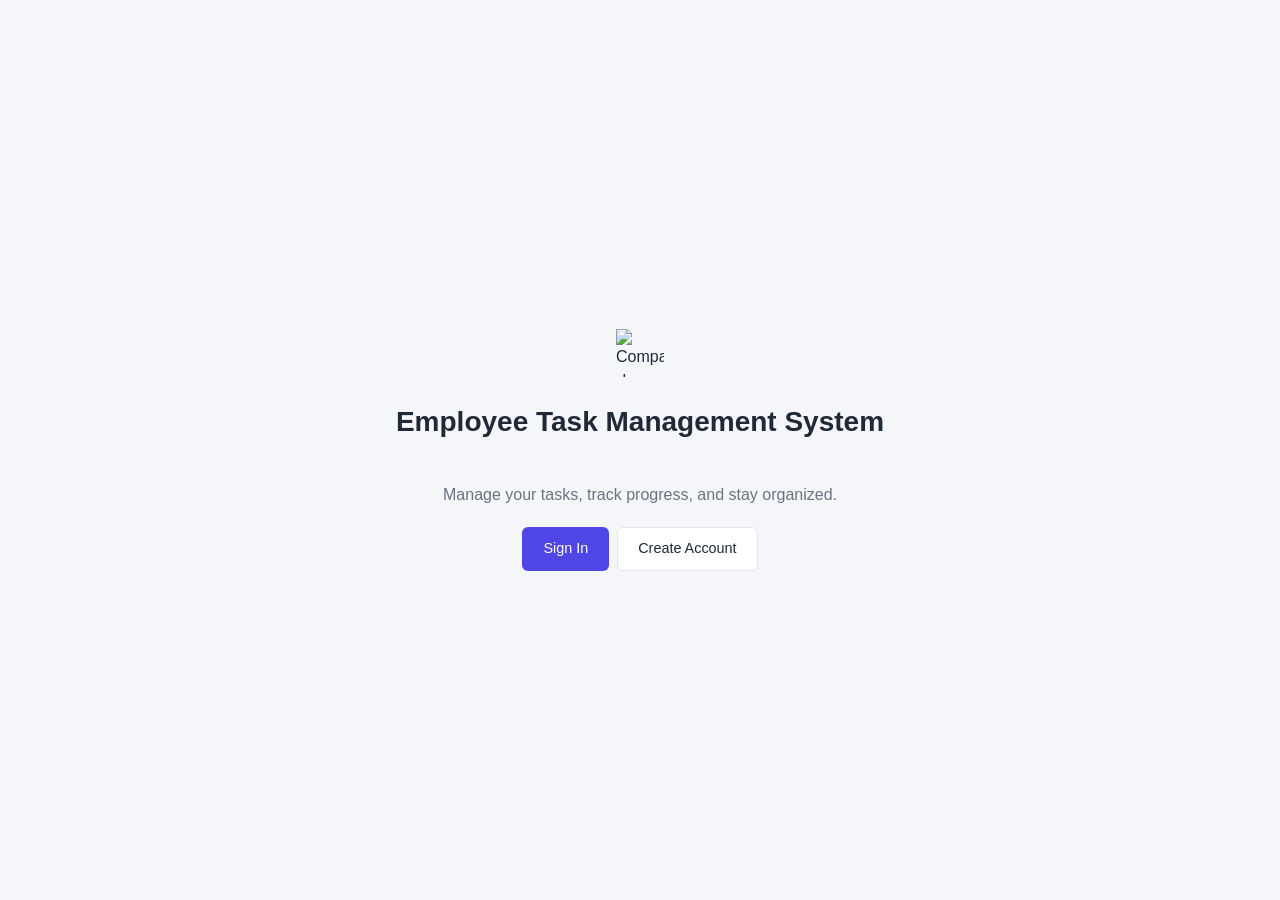
==== index.html @ c5c110c1 "Initial commit" ====
<!DOCTYPE html>
<html lang="en">
<head>
    <meta charset="UTF-8">
    <meta name="viewport" content="width=device-width, initial-scale=1.0">
    <title>Employee Task Manager</title>
    <link rel="stylesheet" href="css/style.css">
</head>
<body>

    <main class="landing">
        <img src="images/logo.png" alt="Company Logo" class="logo">
        <h1>Employee Task Management System</h1>
        <p>Manage your tasks, track progress, and stay organized.</p>

        <!-- Action buttons linking to Login and Register -->
        <div class="landing-actions">
            <a href="login.html" class="btn btn-primary">Sign In</a>
            <a href="register.html" class="btn btn-secondary">Create Account</a>
        </div>
    </main>

</body>
</html>
---- css/style.css ----
:root {
    /* Brand colors */
    --color-primary: #4F46E5;       /* indigo — primary actions */
    --color-primary-dark: #4338CA;  /* hover state */
    --color-sidebar: #1E2A44;       /* deep slate navy */
    --color-sidebar-hover: #29385C;

    /* Status colors (used for priority + task status badges) */
    --color-success: #16A34A;
    --color-success-bg: #DCFCE7;
    --color-warning: #D97706;
    --color-warning-bg: #FEF3C7;
    --color-danger: #DC2626;
    --color-danger-bg: #FEE2E2;
    --color-info: #2563EB;
    --color-info-bg: #DBEAFE;

    /* Neutrals */
    --color-bg: #F5F6FA;
    --color-surface: #FFFFFF;
    --color-border: #E2E5EC;
    --color-text: #1F2937;
    --color-text-muted: #6B7280;

    /* Typography */
    --font-heading: 'Poppins', 'Segoe UI', sans-serif;
    --font-body: 'Inter', 'Segoe UI', sans-serif;

    /* Spacing scale — reuse instead of inventing random px values */
    --space-xs: 4px;
    --space-sm: 8px;
    --space-md: 16px;
    --space-lg: 24px;
    --space-xl: 40px;

    /* Shape */
    --radius-sm: 6px;
    --radius-md: 10px;
    --shadow-card: 0 1px 3px rgba(16, 24, 40, 0.08), 0 1px 2px rgba(16, 24, 40, 0.04);
}

/* ---------------------------------------------------------
   2. RESET / BASE
   --------------------------------------------------------- */
* {
    margin: 0;
    padding: 0;
    box-sizing: border-box; 
}

body {
    font-family: var(--font-body);
    background-color: var(--color-bg);
    color: var(--color-text);
    line-height: 1.5;
}

h1, h2, h3, h4 {
    font-family: var(--font-heading);
    font-weight: 600;
    color: var(--color-text);
}

h1 { font-size: 1.75rem; margin-bottom: var(--space-lg); }
h2 { font-size: 1.25rem; margin-bottom: var(--space-md); }
h3 { font-size: 1rem; color: var(--color-text-muted); font-weight: 500; }

a {
    color: inherit;
    text-decoration: none;
}

ul {
    list-style: none;
}

/* ---------------------------------------------------------
   3. BUTTONS
   --------------------------------------------------------- */
.btn {
    display: inline-block;
    padding: 10px 20px;
    border: 1px solid transparent;
    border-radius: var(--radius-sm);
    font-family: var(--font-body);
    font-size: 0.9rem;
    font-weight: 500;
    cursor: pointer;
    transition: background-color 0.15s ease, transform 0.05s ease;
}

.btn:active {
    transform: scale(0.98); /* subtle press feedback */
}

.btn-primary {
    background-color: var(--color-primary);
    color: #FFFFFF;
}
.btn-primary:hover {
    background-color: var(--color-primary-dark);
}

.btn-secondary {
    background-color: var(--color-surface);
    color: var(--color-text);
    border-color: var(--color-border);
}
.btn-secondary:hover {
    background-color: var(--color-bg);
}

.btn-danger {
    background-color: var(--color-danger);
    color: #FFFFFF;
}
.btn-danger:hover {
    background-color: #B91C1C;
}

/* ---------------------------------------------------------
   4. FORMS
   --------------------------------------------------------- */
.form-group {
    margin-bottom: var(--space-md);
}

.form-group label {
    display: block;
    font-size: 0.85rem;
    font-weight: 500;
    margin-bottom: var(--space-xs);
    color: var(--color-text-muted);
}

.form-group input[type="text"],
.form-group input[type="password"],
.form-group input[type="date"],
.form-group input[type="email"],
.form-group select,
.form-group textarea {
    width: 100%;
    padding: 10px 12px;
    border: 1px solid var(--color-border);
    border-radius: var(--radius-sm);
    font-family: var(--font-body);
    font-size: 0.95rem;
    background-color: var(--color-surface);
    color: var(--color-text);
}

.form-group input:focus,
.form-group select:focus,
.form-group textarea:focus {
    outline: none;
    border-color: var(--color-primary);
    box-shadow: 0 0 0 3px rgba(79, 70, 229, 0.15); /* focus ring, accessibility */
}

.error-message {
    display: block;
    color: var(--color-danger);
    font-size: 0.8rem;
    margin-top: var(--space-xs);
    min-height: 1em; 
}

.checkbox-label {
    display: flex;
    align-items: center;
    gap: var(--space-xs);
    font-size: 0.85rem;
    color: var(--color-text);
}

/* ---------------------------------------------------------
   4b. SEARCH & FILTER BAR 
   --------------------------------------------------------- */
.search-filter-bar {
    display: flex;
    flex-direction: row;
    align-items: flex-end;
    gap: var(--space-md);
    flex-wrap: wrap; /* lets groups drop to a new line instead of squeezing */
    background-color: var(--color-surface);
    border: 1px solid var(--color-border);
    border-radius: var(--radius-md);
    padding: var(--space-md);
    margin: var(--space-lg) 0;
}

.search-filter-bar .form-group {
    flex: 1;              
    min-width: 140px;     
    margin-bottom: 0;
}

/* Give the search box more room than the dropdown filters */
.search-filter-bar .form-group:first-child {
    flex: 2;
    min-width: 200px;
}

/* ---------------------------------------------------------
   5. NAVBAR
   --------------------------------------------------------- */
.navbar {
    display: flex;
    align-items: center;
    justify-content: space-between;
    background-color: var(--color-sidebar);
    color: #FFFFFF;
    padding: var(--space-md) var(--space-lg);
}

.navbar-brand {
    display: flex;
    align-items: center;
    gap: var(--space-sm);
    font-family: var(--font-heading);
    font-weight: 600;
}

.logo-small { height: 28px; width: 28px; }
.logo { height: 48px; width: 48px; margin-bottom: var(--space-sm); }

.navbar-links {
    display: flex;
    gap: var(--space-lg);
}

.navbar-links a {
    color: #C7CCE0;
    font-size: 0.9rem;
    padding: var(--space-xs) 0;
    border-bottom: 2px solid transparent;
}

.navbar-links a.active,
.navbar-links a:hover {
    color: #FFFFFF;
    border-bottom-color: var(--color-primary);
}

.nav-toggle {
    display: none;
    background: none;
    border: none;
    color: #FFFFFF;
    font-size: 1.5rem;
    cursor: pointer;
}

/* ---------------------------------------------------------
   6. LAYOUT 
   --------------------------------------------------------- */
.layout {
    display: flex;
    min-height: calc(100vh - 64px);
}

.sidebar {
    width: 220px;
    background-color: var(--color-sidebar);
    padding: var(--space-lg) 0;
    flex-shrink: 0;
    transition: transform 0.2s ease; /* used by the mobile off-canvas slide in responsive.css */
}

.sidebar a {
    display: block;
    padding: 12px var(--space-lg);
    color: #C7CCE0;
    font-size: 0.9rem;
}

.sidebar a:hover {
    background-color: var(--color-sidebar-hover);
    color: #FFFFFF;
}

.main-content {
    flex: 1;
    padding: var(--space-xl);
}

/* ---------------------------------------------------------
   7. CARDS
   --------------------------------------------------------- */
.card {
    background-color: var(--color-surface);
    border: 1px solid var(--color-border);
    border-radius: var(--radius-md);
    box-shadow: var(--shadow-card);
    padding: var(--space-lg);
}

/* ---------------------------------------------------------
   8. TABLES
   --------------------------------------------------------- */
.tasks-table {
    width: 100%;
    border-collapse: collapse; /* removes double borders between cells */
    background-color: var(--color-surface);
    border-radius: var(--radius-md);
    overflow: hidden;
    box-shadow: var(--shadow-card);
}

.tasks-table th,
.tasks-table td {
    text-align: left;
    padding: 12px var(--space-md);
    border-bottom: 1px solid var(--color-border);
    font-size: 0.9rem;
}

.tasks-table th {
    background-color: var(--color-bg);
    color: var(--color-text-muted);
    font-weight: 600;
    font-size: 0.8rem;
    text-transform: uppercase;
    letter-spacing: 0.03em;
}

.tasks-table tbody tr:hover {
    background-color: var(--color-bg);
}

.badge {
    display: inline-block;
    padding: 3px 10px;
    border-radius: 999px; /* pill shape */
    font-size: 0.75rem;
    font-weight: 600;
}
.badge-success { background-color: var(--color-success-bg); color: var(--color-success); }
.badge-warning { background-color: var(--color-warning-bg); color: var(--color-warning); }
.badge-danger  { background-color: var(--color-danger-bg);  color: var(--color-danger); }
.badge-info    { background-color: var(--color-info-bg);    color: var(--color-info); }

/* ---------------------------------------------------------
   9. MODAL 
   --------------------------------------------------------- */
/* FIXED */
.modal {
    position: fixed;
    inset: 0;
    background-color: rgba(15, 23, 42, 0.5);
    display: flex;
    align-items: center;
    justify-content: center;
}

[hidden],
.modal[hidden] {
    display: none !important;
}

.modal-content {
    background-color: var(--color-surface);
    border-radius: var(--radius-md);
    padding: var(--space-lg);
    max-width: 360px;
    box-shadow: var(--shadow-card);
}

.modal-content h3 { margin-bottom: var(--space-sm); }
.modal-content p { color: var(--color-text-muted); margin-bottom: var(--space-lg); font-size: 0.9rem; }

.modal-actions {
    display: flex;
    gap: var(--space-sm);
    justify-content: flex-end;
}

/* ---------------------------------------------------------
   9b. PROFILE CARD
   --------------------------------------------------------- */
.profile-card {
    max-width: 480px;
}

.profile-picture {
    width: 96px;
    height: 96px;
    border-radius: 50%;
    object-fit: cover;
    margin-bottom: var(--space-lg);
    border: 3px solid var(--color-border);
}

.profile-details {
    display: grid;
    grid-template-columns: max-content 1fr;
    row-gap: var(--space-md);
    column-gap: var(--space-lg);
    margin-bottom: var(--space-lg);
}

.profile-details dt {
    font-size: 0.85rem;
    color: var(--color-text-muted);
    font-weight: 500;
}

.profile-details dd {
    font-size: 0.95rem;
    font-weight: 500;
}

/* ---------------------------------------------------------
   10. LANDING PAGE 
   --------------------------------------------------------- */
.landing {
    min-height: 100vh;
    display: flex;
    flex-direction: column;
    align-items: center;
    justify-content: center;
    text-align: center;
    gap: var(--space-md);
    padding: var(--space-lg);
}

.landing p {
    color: var(--color-text-muted);
    max-width: 400px;
}

/* Container to align Sign In and Create Account buttons */
.landing-actions {
    display: flex;
    gap: var(--space-sm);
    flex-wrap: wrap;
    justify-content: center;
    margin-top: var(--space-xs);
}

html {
    overflow-y: scroll; 
}

.profile-picture {
    width: 96px;
    height: 96px;
    border-radius: 50%;
    object-fit: cover;
    margin-bottom: var(--space-lg);
    border: 3px solid var(--color-border);
    cursor: pointer;
    /* Safe hover effect that does NOT shift layout boundaries */
    transition: filter 0.2s ease, box-shadow 0.2s ease;
}

.profile-picture:hover {
    filter: brightness(0.92);
    box-shadow: 0 0 0 4px rgba(79, 70, 229, 0.25);
}
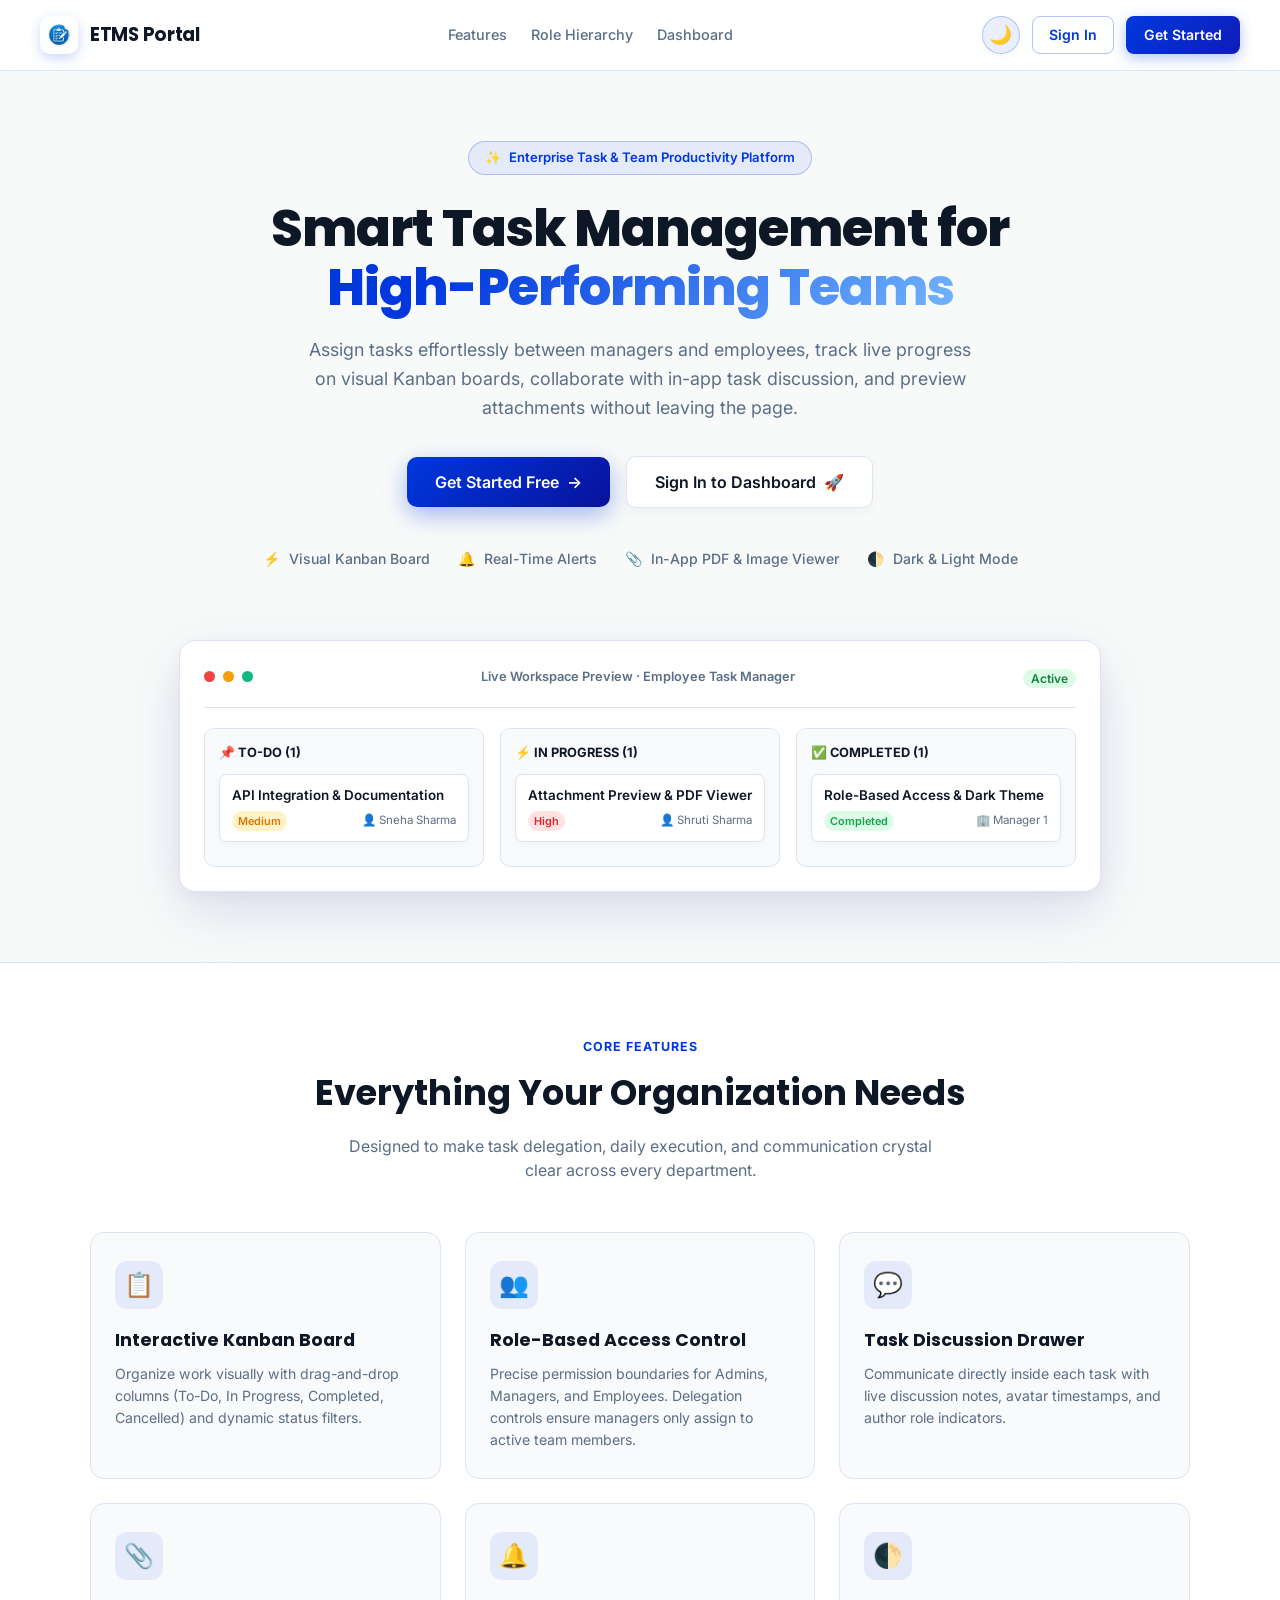
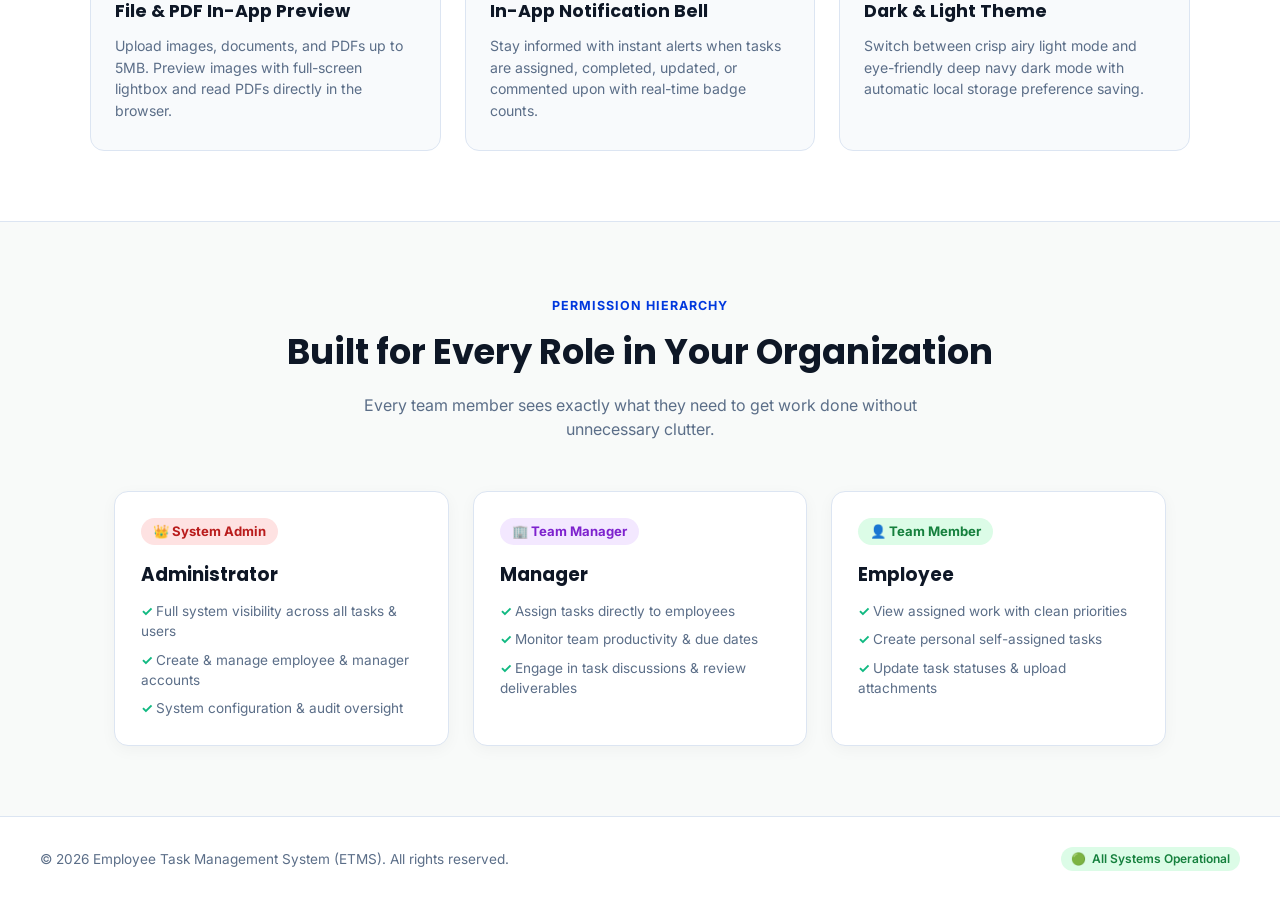
==== commit 32fa7b8c: "Updated project" ====
--- a/index.html
+++ b/index.html
@@ -3,22 +3,280 @@
 <head>
     <meta charset="UTF-8">
     <meta name="viewport" content="width=device-width, initial-scale=1.0">
-    <title>Employee Task Manager</title>
-    <link rel="stylesheet" href="css/style.css">
+    <title>Employee Task Management System | Modern Team Productivity</title>
+    <!-- Instant Dark Mode Initializer & Failsafe Controller -->
+    <script>
+        (function() {
+            var theme = localStorage.getItem('etm_theme') || 'light';
+            if (theme === 'dark') {
+                document.documentElement.classList.add('dark-theme');
+            }
+            var lastToggleTime = 0;
+            window.toggleDarkMode = function(e) {
+                if (e && e.preventDefault) e.preventDefault();
+                var now = Date.now();
+                if (now - lastToggleTime < 350) return;
+                lastToggleTime = now;
+
+                var isDark = document.documentElement.classList.contains('dark-theme');
+                var next = isDark ? 'light' : 'dark';
+                if (next === 'dark') {
+                    document.documentElement.classList.add('dark-theme');
+                } else {
+                    document.documentElement.classList.remove('dark-theme');
+                }
+                try { localStorage.setItem('etm_theme', next); } catch (_) {}
+                var btns = document.querySelectorAll('#themeToggleBtn, .theme-toggle-btn');
+                btns.forEach(function(b) {
+                    b.innerHTML = (next === 'dark') ? '☀️' : '🌙';
+                    b.setAttribute('title', (next === 'dark') ? 'Switch to Light Mode' : 'Switch to Dark Mode');
+                });
+            };
+            document.addEventListener('DOMContentLoaded', function() {
+                var isDark = document.documentElement.classList.contains('dark-theme');
+                var btns = document.querySelectorAll('#themeToggleBtn, .theme-toggle-btn');
+                btns.forEach(function(b) {
+                    b.innerHTML = isDark ? '☀️' : '🌙';
+                    b.setAttribute('title', isDark ? 'Switch to Light Mode' : 'Switch to Dark Mode');
+                });
+            });
+        })();
+    </script>
+    <link rel="preconnect" href="https://fonts.googleapis.com">
+    <link rel="preconnect" href="https://fonts.gstatic.com" crossorigin>
+    <link href="https://fonts.googleapis.com/css2?family=Inter:wght@400;500;600;700&family=Poppins:wght@600;700;800&display=swap" rel="stylesheet">
+    <link rel="stylesheet" href="css/style.css?v=2.6">
+    <link rel="stylesheet" href="css/landing.css?v=1.2">
+    <link rel="stylesheet" href="css/theme.css?v=1.3">
 </head>
-<body>
-
-    <main class="landing">
-        <img src="images/logo.png" alt="Company Logo" class="logo">
-        <h1>Employee Task Management System</h1>
-        <p>Manage your tasks, track progress, and stay organized.</p>
-
-        <!-- Action buttons linking to Login and Register -->
-        <div class="landing-actions">
-            <a href="login.html" class="btn btn-primary">Sign In</a>
-            <a href="register.html" class="btn btn-secondary">Create Account</a>
-        </div>
-    </main>
-
+<body class="landing-body">
+
+    <!-- Top Navigation Bar -->
+    <header class="landing-nav">
+        <a href="index.html" class="landing-brand">
+            <img src="images/Etms logo.png" alt="ETMS Logo" class="landing-brand-logo">
+            <span class="landing-brand-title">ETMS Portal</span>
+        </a>
+
+        <nav class="landing-nav-links">
+            <a href="#features" class="landing-nav-link">Features</a>
+            <a href="#roles" class="landing-nav-link">Role Hierarchy</a>
+            <a href="dashboard.html" class="landing-nav-link">Dashboard</a>
+        </nav>
+
+        <div class="landing-nav-actions">
+            <button type="button" class="theme-toggle-btn" id="themeToggleBtn" onclick="toggleDarkMode()" aria-label="Toggle Theme" title="Toggle Dark/Light Mode">🌙</button>
+            <a href="login.html" class="btn-nav-login">Sign In</a>
+            <a href="register.html" class="btn-nav-register">Get Started</a>
+        </div>
+    </header>
+
+    <!-- Hero Section -->
+    <section class="landing-hero">
+        <div class="hero-pill">
+            <span>✨</span> Enterprise Task &amp; Team Productivity Platform
+        </div>
+
+        <h1 class="hero-title">
+            Smart Task Management for <span class="gradient-text">High-Performing Teams</span>
+        </h1>
+
+        <p class="hero-subtitle">
+            Assign tasks effortlessly between managers and employees, track live progress on visual Kanban boards, collaborate with in-app task discussion, and preview attachments without leaving the page.
+        </p>
+
+        <div class="hero-actions">
+            <a href="register.html" class="btn-hero-primary">
+                <span>Get Started Free</span> →
+            </a>
+            <a href="login.html" class="btn-hero-secondary">
+                <span>Sign In to Dashboard</span> 🚀
+            </a>
+        </div>
+
+        <div class="hero-highlights">
+            <div class="hero-highlight-item">
+                <span>⚡</span> Visual Kanban Board
+            </div>
+            <div class="hero-highlight-item">
+                <span>🔔</span> Real-Time Alerts
+            </div>
+            <div class="hero-highlight-item">
+                <span>📎</span> In-App PDF &amp; Image Viewer
+            </div>
+            <div class="hero-highlight-item">
+                <span>🌓</span> Dark &amp; Light Mode
+            </div>
+        </div>
+    </section>
+
+    <!-- Interactive Hero Mockup Card -->
+    <section class="hero-preview-container">
+        <div class="hero-mockup-card">
+            <div class="mockup-top-bar">
+                <div class="mockup-window-controls">
+                    <span class="mockup-window-dot dot-red"></span>
+                    <span class="mockup-window-dot dot-yellow"></span>
+                    <span class="mockup-window-dot dot-green"></span>
+                </div>
+                <div style="font-size:0.8rem; font-weight:600; color:var(--color-text-muted);">
+                    Live Workspace Preview · Employee Task Manager
+                </div>
+                <div>
+                    <span style="font-size:0.75rem; background:#DCFCE7; color:#15803D; padding:2px 8px; border-radius:999px; font-weight:600;">Active</span>
+                </div>
+            </div>
+
+            <!-- Kanban Preview Grid -->
+            <div class="mockup-kanban-grid">
+                <!-- Column: To-Do -->
+                <div class="mockup-col">
+                    <div class="mockup-col-header">
+                        <span>📌 TO-DO (1)</span>
+                    </div>
+                    <div class="mockup-card-item">
+                        <div class="mockup-card-title">API Integration &amp; Documentation</div>
+                        <div class="mockup-card-meta">
+                            <span class="badge badge-warning" style="font-size:0.68rem;padding:2px 6px;">Medium</span>
+                            <span>👤 Sneha Sharma</span>
+                        </div>
+                    </div>
+                </div>
+
+                <!-- Column: In Progress -->
+                <div class="mockup-col">
+                    <div class="mockup-col-header">
+                        <span>⚡ IN PROGRESS (1)</span>
+                    </div>
+                    <div class="mockup-card-item">
+                        <div class="mockup-card-title">Attachment Preview &amp; PDF Viewer</div>
+                        <div class="mockup-card-meta">
+                            <span class="badge badge-danger" style="font-size:0.68rem;padding:2px 6px;">High</span>
+                            <span>👤 Shruti Sharma</span>
+                        </div>
+                    </div>
+                </div>
+
+                <!-- Column: Completed -->
+                <div class="mockup-col">
+                    <div class="mockup-col-header">
+                        <span>✅ COMPLETED (1)</span>
+                    </div>
+                    <div class="mockup-card-item">
+                        <div class="mockup-card-title">Role-Based Access &amp; Dark Theme</div>
+                        <div class="mockup-card-meta">
+                            <span class="badge badge-success" style="font-size:0.68rem;padding:2px 6px;">Completed</span>
+                            <span>🏢 Manager 1</span>
+                        </div>
+                    </div>
+                </div>
+            </div>
+        </div>
+    </section>
+
+    <!-- Core Features Grid -->
+    <section class="landing-features-section" id="features">
+        <div class="section-container">
+            <span class="section-pill">Core Features</span>
+            <h2 class="section-title">Everything Your Organization Needs</h2>
+            <p class="section-subtitle">
+                Designed to make task delegation, daily execution, and communication crystal clear across every department.
+            </p>
+
+            <div class="features-grid">
+                <div class="feature-card">
+                    <div class="feature-icon-box">📋</div>
+                    <h3>Interactive Kanban Board</h3>
+                    <p>Organize work visually with drag-and-drop columns (To-Do, In Progress, Completed, Cancelled) and dynamic status filters.</p>
+                </div>
+
+                <div class="feature-card">
+                    <div class="feature-icon-box">👥</div>
+                    <h3>Role-Based Access Control</h3>
+                    <p>Precise permission boundaries for Admins, Managers, and Employees. Delegation controls ensure managers only assign to active team members.</p>
+                </div>
+
+                <div class="feature-card">
+                    <div class="feature-icon-box">💬</div>
+                    <h3>Task Discussion Drawer</h3>
+                    <p>Communicate directly inside each task with live discussion notes, avatar timestamps, and author role indicators.</p>
+                </div>
+
+                <div class="feature-card">
+                    <div class="feature-icon-box">📎</div>
+                    <h3>File &amp; PDF In-App Preview</h3>
+                    <p>Upload images, documents, and PDFs up to 5MB. Preview images with full-screen lightbox and read PDFs directly in the browser.</p>
+                </div>
+
+                <div class="feature-card">
+                    <div class="feature-icon-box">🔔</div>
+                    <h3>In-App Notification Bell</h3>
+                    <p>Stay informed with instant alerts when tasks are assigned, completed, updated, or commented upon with real-time badge counts.</p>
+                </div>
+
+                <div class="feature-card">
+                    <div class="feature-icon-box">🌓</div>
+                    <h3>Dark &amp; Light Theme</h3>
+                    <p>Switch between crisp airy light mode and eye-friendly deep navy dark mode with automatic local storage preference saving.</p>
+                </div>
+            </div>
+        </div>
+    </section>
+
+    <!-- Roles Hierarchy Section -->
+    <section class="landing-roles-section" id="roles">
+        <div class="section-container">
+            <span class="section-pill">Permission Hierarchy</span>
+            <h2 class="section-title">Built for Every Role in Your Organization</h2>
+            <p class="section-subtitle">
+                Every team member sees exactly what they need to get work done without unnecessary clutter.
+            </p>
+
+            <div class="roles-grid">
+                <div class="role-card">
+                    <span class="role-badge role-admin-badge">👑 System Admin</span>
+                    <h3>Administrator</h3>
+                    <ul>
+                        <li>Full system visibility across all tasks &amp; users</li>
+                        <li>Create &amp; manage employee &amp; manager accounts</li>
+                        <li>System configuration &amp; audit oversight</li>
+                    </ul>
+                </div>
+
+                <div class="role-card">
+                    <span class="role-badge role-manager-badge">🏢 Team Manager</span>
+                    <h3>Manager</h3>
+                    <ul>
+                        <li>Assign tasks directly to employees</li>
+                        <li>Monitor team productivity &amp; due dates</li>
+                        <li>Engage in task discussions &amp; review deliverables</li>
+                    </ul>
+                </div>
+
+                <div class="role-card">
+                    <span class="role-badge role-employee-badge">👤 Team Member</span>
+                    <h3>Employee</h3>
+                    <ul>
+                        <li>View assigned work with clean priorities</li>
+                        <li>Create personal self-assigned tasks</li>
+                        <li>Update task statuses &amp; upload attachments</li>
+                    </ul>
+                </div>
+            </div>
+        </div>
+    </section>
+
+    <!-- Footer -->
+    <footer class="landing-footer">
+        <div>
+            © 2026 Employee Task Management System (ETMS). All rights reserved.
+        </div>
+        <div class="footer-status">
+            <span>🟢</span> All Systems Operational
+        </div>
+    </footer>
+
+    <!-- Theme Controller Script -->
+    <script src="js/theme.js?v=1.3"></script>
 </body>
 </html>
--- a/css/style.css
+++ b/css/style.css
@@ -1,9 +1,21 @@
 :root {
+    /* =========================================================
+       MEDITERRANEAN BLUE COLOR PALETTE
+       ========================================================= */
+    --color-phthalo-blue: #08129C;     /* Phthalo Blue: deep royal / navy blue */
+    --color-palatinate-blue: #0038DE;  /* Palatinate Blue: vibrant electric blue */
+    --color-carolina-blue: #74B8FD;    /* Carolina Blue: bright sky blue */
+    --color-northrend: #BEF5FC;        /* Northrend: icy pastel cyan-blue */
+    --color-distant-cloud: #F8FAF9;    /* Distant Cloud: pristine airy background */
+    --color-blue-ballad: #7BA1CB;      /* Blue Ballad: soft slate steel blue */
+
     /* Brand colors */
-    --color-primary: #4F46E5;       /* indigo — primary actions */
-    --color-primary-dark: #4338CA;  /* hover state */
-    --color-sidebar: #1E2A44;       /* deep slate navy */
-    --color-sidebar-hover: #29385C;
+    --color-primary: var(--color-palatinate-blue);     /* #0038DE — vibrant primary actions */
+    --color-primary-dark: var(--color-phthalo-blue);   /* #08129C — hover / active state */
+    --color-primary-light: var(--color-northrend);     /* #BEF5FC — soft icy tint */
+    --color-accent: var(--color-carolina-blue);        /* #74B8FD — bright accent */
+    --color-sidebar: var(--color-phthalo-blue);        /* #08129C — deep blue navbar / sidebar */
+    --color-sidebar-hover: #101CB8;                    /* Rich vibrant royal hover */
 
     /* Status colors (used for priority + task status badges) */
     --color-success: #16A34A;
@@ -12,15 +24,15 @@
     --color-warning-bg: #FEF3C7;
     --color-danger: #DC2626;
     --color-danger-bg: #FEE2E2;
-    --color-info: #2563EB;
-    --color-info-bg: #DBEAFE;
+    --color-info: var(--color-palatinate-blue);        /* #0038DE */
+    --color-info-bg: var(--color-northrend);           /* #BEF5FC */
 
     /* Neutrals */
-    --color-bg: #F5F6FA;
+    --color-bg: var(--color-distant-cloud);            /* #F8FAF9 — clean airy background */
     --color-surface: #FFFFFF;
-    --color-border: #E2E5EC;
-    --color-text: #1F2937;
-    --color-text-muted: #6B7280;
+    --color-border: #DCE5F2;
+    --color-text: #0E1726;
+    --color-text-muted: #5B6E88;
 
     /* Typography */
     --font-heading: 'Poppins', 'Segoe UI', sans-serif;
@@ -34,9 +46,10 @@
     --space-xl: 40px;
 
     /* Shape */
-    --radius-sm: 6px;
-    --radius-md: 10px;
-    --shadow-card: 0 1px 3px rgba(16, 24, 40, 0.08), 0 1px 2px rgba(16, 24, 40, 0.04);
+    --radius-sm: 8px;
+    --radius-md: 12px;
+    --shadow-card: 0 4px 16px rgba(8, 18, 156, 0.06), 0 1px 3px rgba(8, 18, 156, 0.04);
+    --shadow-hover: 0 10px 25px rgba(8, 18, 156, 0.12), 0 4px 10px rgba(0, 56, 222, 0.08);
 }
 
 /* ---------------------------------------------------------
@@ -86,11 +99,7 @@
     font-size: 0.9rem;
     font-weight: 500;
     cursor: pointer;
-    transition: background-color 0.15s ease, transform 0.05s ease;
-}
-
-.btn:active {
-    transform: scale(0.98); /* subtle press feedback */
+    transition: background-color 0.15s ease;
 }
 
 .btn-primary {
@@ -147,6 +156,7 @@
     font-size: 0.95rem;
     background-color: var(--color-surface);
     color: var(--color-text);
+    transition: border-color 0.2s ease, box-shadow 0.2s ease, background-color 0.2s ease;
 }
 
 .form-group input:focus,
@@ -154,7 +164,7 @@
 .form-group textarea:focus {
     outline: none;
     border-color: var(--color-primary);
-    box-shadow: 0 0 0 3px rgba(79, 70, 229, 0.15); /* focus ring, accessibility */
+    box-shadow: 0 0 0 3px rgba(0, 56, 222, 0.2); /* focus ring, accessibility */
 }
 
 .error-message {
@@ -187,6 +197,7 @@
     border-radius: var(--radius-md);
     padding: var(--space-md);
     margin: var(--space-lg) 0;
+    box-shadow: var(--shadow-card);
 }
 
 .search-filter-bar .form-group {
@@ -211,6 +222,7 @@
     background-color: var(--color-sidebar);
     color: #FFFFFF;
     padding: var(--space-md) var(--space-lg);
+    box-shadow: 0 2px 10px rgba(8, 18, 156, 0.15);
 }
 
 .navbar-brand {
@@ -221,8 +233,21 @@
     font-weight: 600;
 }
 
-.logo-small { height: 28px; width: 28px; }
-.logo { height: 48px; width: 48px; margin-bottom: var(--space-sm); }
+.logo-small {
+    width: 34px;
+    height: 34px;
+    object-fit: contain;
+    border-radius: 50%;
+}
+
+.logo {
+    width: 120px;
+    height: auto;
+    max-height: 120px;
+    object-fit: contain;
+    margin-bottom: var(--space-sm);
+    filter: drop-shadow(0 6px 16px rgba(8, 18, 156, 0.12));
+}
 
 .navbar-links {
     display: flex;
@@ -230,7 +255,7 @@
 }
 
 .navbar-links a {
-    color: #C7CCE0;
+    color: #D2E3FC;
     font-size: 0.9rem;
     padding: var(--space-xs) 0;
     border-bottom: 2px solid transparent;
@@ -239,7 +264,7 @@
 .navbar-links a.active,
 .navbar-links a:hover {
     color: #FFFFFF;
-    border-bottom-color: var(--color-primary);
+    border-bottom-color: var(--color-accent);
 }
 
 .nav-toggle {
@@ -264,17 +289,19 @@
     background-color: var(--color-sidebar);
     padding: var(--space-lg) 0;
     flex-shrink: 0;
-    transition: transform 0.2s ease; /* used by the mobile off-canvas slide in responsive.css */
+    transition: transform 0.2s ease; /* used by mobile off-canvas */
+    box-shadow: 2px 0 10px rgba(8, 18, 156, 0.08);
 }
 
 .sidebar a {
     display: block;
     padding: 12px var(--space-lg);
-    color: #C7CCE0;
+    color: #D2E3FC;
     font-size: 0.9rem;
 }
 
-.sidebar a:hover {
+.sidebar a:hover,
+.sidebar a.active {
     background-color: var(--color-sidebar-hover);
     color: #FFFFFF;
 }
@@ -325,7 +352,7 @@
 }
 
 .tasks-table tbody tr:hover {
-    background-color: var(--color-bg);
+    background-color: rgba(190, 245, 252, 0.25); /* Northrend soft cyan tint */
 }
 
 .badge {
@@ -335,6 +362,7 @@
     font-size: 0.75rem;
     font-weight: 600;
 }
+
 .badge-success { background-color: var(--color-success-bg); color: var(--color-success); }
 .badge-warning { background-color: var(--color-warning-bg); color: var(--color-warning); }
 .badge-danger  { background-color: var(--color-danger-bg);  color: var(--color-danger); }
@@ -343,11 +371,10 @@
 /* ---------------------------------------------------------
    9. MODAL 
    --------------------------------------------------------- */
-/* FIXED */
 .modal {
     position: fixed;
     inset: 0;
-    background-color: rgba(15, 23, 42, 0.5);
+    background-color: rgba(8, 18, 156, 0.4);
     display: flex;
     align-items: center;
     justify-content: center;
@@ -363,7 +390,7 @@
     border-radius: var(--radius-md);
     padding: var(--space-lg);
     max-width: 360px;
-    box-shadow: var(--shadow-card);
+    box-shadow: 0 20px 45px rgba(8, 18, 156, 0.2);
 }
 
 .modal-content h3 { margin-bottom: var(--space-sm); }
@@ -380,66 +407,6 @@
    --------------------------------------------------------- */
 .profile-card {
     max-width: 480px;
-}
-
-.profile-picture {
-    width: 96px;
-    height: 96px;
-    border-radius: 50%;
-    object-fit: cover;
-    margin-bottom: var(--space-lg);
-    border: 3px solid var(--color-border);
-}
-
-.profile-details {
-    display: grid;
-    grid-template-columns: max-content 1fr;
-    row-gap: var(--space-md);
-    column-gap: var(--space-lg);
-    margin-bottom: var(--space-lg);
-}
-
-.profile-details dt {
-    font-size: 0.85rem;
-    color: var(--color-text-muted);
-    font-weight: 500;
-}
-
-.profile-details dd {
-    font-size: 0.95rem;
-    font-weight: 500;
-}
-
-/* ---------------------------------------------------------
-   10. LANDING PAGE 
-   --------------------------------------------------------- */
-.landing {
-    min-height: 100vh;
-    display: flex;
-    flex-direction: column;
-    align-items: center;
-    justify-content: center;
-    text-align: center;
-    gap: var(--space-md);
-    padding: var(--space-lg);
-}
-
-.landing p {
-    color: var(--color-text-muted);
-    max-width: 400px;
-}
-
-/* Container to align Sign In and Create Account buttons */
-.landing-actions {
-    display: flex;
-    gap: var(--space-sm);
-    flex-wrap: wrap;
-    justify-content: center;
-    margin-top: var(--space-xs);
-}
-
-html {
-    overflow-y: scroll; 
 }
 
 .profile-picture {
@@ -450,11 +417,327 @@
     margin-bottom: var(--space-lg);
     border: 3px solid var(--color-border);
     cursor: pointer;
-    /* Safe hover effect that does NOT shift layout boundaries */
     transition: filter 0.2s ease, box-shadow 0.2s ease;
 }
 
 .profile-picture:hover {
-    filter: brightness(0.92);
-    box-shadow: 0 0 0 4px rgba(79, 70, 229, 0.25);
-}
+    filter: brightness(0.95);
+    box-shadow: 0 0 0 5px rgba(116, 184, 253, 0.45);
+}
+
+.profile-details {
+    display: grid;
+    grid-template-columns: max-content 1fr;
+    row-gap: var(--space-md);
+    column-gap: var(--space-lg);
+    margin-bottom: var(--space-lg);
+}
+
+.profile-details dt {
+    font-size: 0.85rem;
+    color: var(--color-text-muted);
+    font-weight: 500;
+}
+
+.profile-details dd {
+    font-size: 0.95rem;
+    font-weight: 500;
+}
+
+/* ---------------------------------------------------------
+   10. LANDING PAGE 
+   --------------------------------------------------------- */
+.landing {
+    min-height: 100vh;
+    display: flex;
+    flex-direction: column;
+    align-items: center;
+    justify-content: center;
+    text-align: center;
+    gap: var(--space-md);
+    padding: var(--space-lg);
+}
+
+.landing .logo {
+    width: 140px;
+    height: 140px;
+    max-width: 140px;
+    max-height: 140px;
+    object-fit: contain;
+    border-radius: 50%;
+    filter: drop-shadow(0 10px 25px rgba(0, 56, 222, 0.18));
+    transition: transform 0.3s ease;
+    margin-bottom: var(--space-xs);
+}
+
+.landing .logo:hover {
+    transform: scale(1.05);
+}
+
+.landing p {
+    color: var(--color-text-muted);
+    max-width: 400px;
+}
+
+/* Container to align Sign In and Create Account buttons */
+.landing-actions {
+    display: flex;
+    gap: var(--space-sm);
+    flex-wrap: wrap;
+    justify-content: center;
+    margin-top: var(--space-xs);
+}
+
+html {
+    overflow-y: scroll; 
+}
+
+/* ---------------------------------------------------------
+   11. KANBAN BOARD & VIEW TOGGLE STYLES
+   --------------------------------------------------------- */
+.tasks-page-header {
+    display: flex;
+    align-items: center;
+    justify-content: space-between;
+    flex-wrap: wrap;
+    gap: var(--space-md);
+    margin-bottom: var(--space-md);
+}
+
+.tasks-header-actions {
+    display: flex;
+    align-items: center;
+    gap: var(--space-md);
+    flex-wrap: wrap;
+}
+
+/* View Toggle Buttons (Table / Kanban) */
+.view-toggle-group {
+    display: inline-flex;
+    background-color: #EBF1F9;
+    padding: 4px;
+    border-radius: 10px;
+    border: 1px solid var(--color-border);
+}
+
+.view-toggle-btn {
+    display: inline-flex;
+    align-items: center;
+    gap: 6px;
+    border: none;
+    background: transparent;
+    color: var(--color-text-muted);
+    padding: 6px 14px;
+    border-radius: 7px;
+    font-size: 0.85rem;
+    font-weight: 600;
+    cursor: pointer;
+    transition: all 0.2s ease;
+    font-family: var(--font-body);
+}
+
+.view-toggle-btn:hover {
+    color: var(--color-primary);
+}
+
+.view-toggle-btn.active {
+    background: #FFFFFF;
+    color: var(--color-primary);
+    box-shadow: 0 2px 6px rgba(0, 56, 222, 0.12);
+}
+
+/* Kanban Board Container */
+.kanban-container {
+    display: grid;
+    grid-template-columns: repeat(4, 1fr);
+    gap: 18px;
+    align-items: start;
+    margin-top: var(--space-lg);
+    min-height: 480px;
+}
+
+@media (max-width: 1200px) {
+    .kanban-container {
+        grid-template-columns: repeat(2, 1fr);
+    }
+}
+
+@media (max-width: 768px) {
+    .kanban-container {
+        grid-template-columns: 1fr;
+    }
+}
+
+/* Column Styling */
+.kanban-column {
+    background-color: #F3F6FA;
+    border-radius: var(--radius-md);
+    border: 1px solid #DFE7F2;
+    padding: 14px;
+    display: flex;
+    flex-direction: column;
+    min-height: 420px;
+    box-shadow: 0 2px 8px rgba(8, 18, 156, 0.03);
+    transition: background-color 0.2s ease;
+}
+
+.kanban-column.drag-over {
+    background-color: #E3EFFF;
+    border: 2px dashed var(--color-primary);
+}
+
+/* Column Header */
+.kanban-column-header {
+    display: flex;
+    align-items: center;
+    justify-content: space-between;
+    padding-bottom: 12px;
+    margin-bottom: 12px;
+    border-bottom: 2px solid transparent;
+}
+
+.column-title-wrap {
+    display: flex;
+    align-items: center;
+    gap: 8px;
+}
+
+.kanban-column-header h3 {
+    font-size: 0.95rem;
+    font-weight: 700;
+    color: #1E293B;
+    margin: 0;
+}
+
+.column-count {
+    background-color: #FFFFFF;
+    color: var(--color-text-muted);
+    font-size: 0.75rem;
+    font-weight: 700;
+    padding: 2px 9px;
+    border-radius: 999px;
+    box-shadow: 0 1px 3px rgba(0,0,0,0.06);
+}
+
+/* Dot indicators */
+.column-dot {
+    width: 10px;
+    height: 10px;
+    border-radius: 50%;
+    display: inline-block;
+}
+
+.dot-pending    { background-color: #F59E0B; }
+.dot-inprogress { background-color: #0038DE; }
+.dot-completed  { background-color: #10B981; }
+.dot-cancelled  { background-color: #94A3B8; }
+
+.header-pending    { border-bottom-color: #FDE68A; }
+.header-inprogress { border-bottom-color: #BFDBFE; }
+.header-completed  { border-bottom-color: #A7F3D0; }
+.header-cancelled  { border-bottom-color: #E2E8F0; }
+
+/* Cards Wrapper */
+.kanban-cards-wrapper {
+    display: flex;
+    flex-direction: column;
+    gap: 12px;
+    flex-grow: 1;
+    min-height: 250px;
+}
+
+/* Kanban Task Card */
+.kanban-card {
+    background-color: #FFFFFF;
+    border-radius: var(--radius-sm);
+    border: 1px solid var(--color-border);
+    padding: 14px;
+    box-shadow: 0 2px 6px rgba(8, 18, 156, 0.05);
+    cursor: grab;
+    user-select: none;
+    transition: transform 0.15s ease, box-shadow 0.15s ease, opacity 0.15s ease;
+    position: relative;
+}
+
+.kanban-card:active {
+    cursor: grabbing;
+}
+
+.kanban-card:hover {
+    transform: translateY(-2px);
+    box-shadow: 0 6px 16px rgba(8, 18, 156, 0.09);
+    border-color: #C3D5ED;
+}
+
+.kanban-card.dragging {
+    opacity: 0.4;
+    transform: scale(0.96);
+    border: 2px dashed var(--color-primary);
+}
+
+.kanban-card-title {
+    font-size: 0.92rem;
+    font-weight: 600;
+    color: var(--color-text);
+    margin-bottom: 6px;
+    line-height: 1.35;
+}
+
+.kanban-card-desc {
+    font-size: 0.8rem;
+    color: var(--color-text-muted);
+    margin-bottom: 12px;
+    line-height: 1.4;
+    display: -webkit-box;
+    -webkit-line-clamp: 2;
+    -webkit-box-orient: vertical;
+    overflow: hidden;
+}
+
+.kanban-card-meta {
+    display: flex;
+    align-items: center;
+    justify-content: space-between;
+    flex-wrap: wrap;
+    gap: 6px;
+    padding-top: 10px;
+    border-top: 1px solid #F1F5F9;
+    font-size: 0.75rem;
+    color: var(--color-text-muted);
+}
+
+.kanban-card-category {
+    font-size: 0.72rem;
+    font-weight: 600;
+    color: #475569;
+    background-color: #F1F5F9;
+    padding: 2px 8px;
+    border-radius: 4px;
+}
+
+.kanban-card-actions {
+    display: flex;
+    gap: 6px;
+    margin-top: 10px;
+    padding-top: 8px;
+    border-top: 1px dashed #EDF2F7;
+    justify-content: flex-end;
+}
+
+.kanban-card-actions button {
+    padding: 3px 8px;
+    font-size: 0.72rem;
+    border-radius: 4px;
+}
+
+.kanban-empty-placeholder {
+    text-align: center;
+    color: #94A3B8;
+    font-size: 0.82rem;
+    padding: 24px 10px;
+    border: 1.5px dashed #CBD5E1;
+    border-radius: 6px;
+    background-color: rgba(255, 255, 255, 0.4);
+    margin-top: 6px;
+}
+
--- a/css/landing.css
+++ b/css/landing.css
@@ -0,0 +1,639 @@
+/* =============================================================
+   css/landing.css  (v1.0)
+   Modern SaaS Landing Page Styles for ETMS
+   ============================================================= */
+
+/* ── Landing Page Base ─────────────────────────────────────── */
+.landing-body {
+    background: var(--color-bg, #F8FAF9);
+    color: var(--color-text, #0E1726);
+    font-family: var(--font-body, 'Inter', sans-serif);
+    min-height: 100vh;
+    display: flex;
+    flex-direction: column;
+    overflow-x: hidden;
+}
+
+/* ── Top Navbar ────────────────────────────────────────────── */
+.landing-nav {
+    position: sticky;
+    top: 0;
+    z-index: 1000;
+    display: flex;
+    align-items: center;
+    justify-content: space-between;
+    padding: 16px 40px;
+    background: rgba(255, 255, 255, 0.85);
+    backdrop-filter: blur(14px);
+    -webkit-backdrop-filter: blur(14px);
+    border-bottom: 1px solid var(--color-border, #DCE5F2);
+    transition: background 0.3s ease, border-color 0.3s ease;
+}
+
+html.dark-theme .landing-nav {
+    background: rgba(11, 19, 41, 0.85);
+    border-bottom-color: #233554;
+}
+
+.landing-brand {
+    display: flex;
+    align-items: center;
+    gap: 12px;
+    text-decoration: none;
+    color: var(--color-text, #0E1726);
+}
+
+.landing-brand-logo {
+    width: 38px;
+    height: 38px;
+    border-radius: 10px;
+    object-fit: contain;
+    box-shadow: 0 4px 12px rgba(0, 56, 222, 0.2);
+}
+
+.landing-brand-title {
+    font-family: var(--font-heading, 'Poppins', sans-serif);
+    font-weight: 700;
+    font-size: 1.15rem;
+    letter-spacing: -0.3px;
+    color: var(--color-text, #0E1726);
+}
+
+.landing-nav-links {
+    display: flex;
+    align-items: center;
+    gap: 24px;
+}
+
+.landing-nav-link {
+    color: var(--color-text-muted, #5B6E88);
+    text-decoration: none;
+    font-weight: 500;
+    font-size: 0.9rem;
+    transition: color 0.15s ease;
+}
+
+.landing-nav-link:hover {
+    color: var(--color-primary, #0038DE);
+}
+
+.landing-nav-actions {
+    display: flex;
+    align-items: center;
+    gap: 12px;
+}
+
+.landing-nav .theme-toggle-btn {
+    background: rgba(0, 56, 222, 0.08);
+    border: 1px solid rgba(0, 56, 222, 0.25);
+    color: var(--color-primary, #0038DE);
+    width: 38px;
+    height: 38px;
+    border-radius: 50%;
+    display: inline-flex;
+    align-items: center;
+    justify-content: center;
+    cursor: pointer;
+    font-size: 1.15rem;
+    line-height: 1;
+    padding: 0;
+    transition: all 0.25s cubic-bezier(0.16, 1, 0.3, 1);
+    box-shadow: 0 2px 8px rgba(0, 0, 0, 0.04);
+}
+
+.landing-nav .theme-toggle-btn:hover {
+    background: rgba(0, 56, 222, 0.16);
+    border-color: var(--color-primary, #0038DE);
+    transform: rotate(20deg) scale(1.08);
+    box-shadow: 0 4px 14px rgba(0, 56, 222, 0.2);
+}
+
+.landing-nav .theme-toggle-btn:active {
+    transform: scale(0.92);
+}
+
+html.dark-theme .landing-nav .theme-toggle-btn {
+    background: rgba(255, 255, 255, 0.12);
+    border-color: rgba(255, 255, 255, 0.25);
+    color: #FFFFFF;
+}
+
+html.dark-theme .landing-nav .theme-toggle-btn:hover {
+    background: rgba(255, 255, 255, 0.22);
+    border-color: #388BFD;
+    box-shadow: 0 4px 14px rgba(56, 139, 253, 0.35);
+}
+
+.btn-nav-login {
+    color: var(--color-primary, #0038DE);
+    border: 1px solid rgba(0, 56, 222, 0.3);
+    background: transparent;
+    padding: 7px 16px;
+    border-radius: 8px;
+    font-weight: 600;
+    font-size: 0.88rem;
+    text-decoration: none;
+    transition: all 0.2s ease;
+}
+
+.btn-nav-login:hover {
+    background: rgba(0, 56, 222, 0.08);
+    border-color: var(--color-primary, #0038DE);
+}
+
+.btn-nav-register {
+    background: linear-gradient(135deg, #0038DE 0%, #101CB8 100%);
+    color: #FFFFFF;
+    border: none;
+    padding: 8px 18px;
+    border-radius: 8px;
+    font-weight: 600;
+    font-size: 0.88rem;
+    text-decoration: none;
+    box-shadow: 0 4px 14px rgba(0, 56, 222, 0.3);
+    transition: all 0.2s ease;
+}
+
+.btn-nav-register:hover {
+    transform: translateY(-1px);
+    box-shadow: 0 6px 20px rgba(0, 56, 222, 0.4);
+}
+
+/* ── Hero Section ──────────────────────────────────────────── */
+.landing-hero {
+    position: relative;
+    padding: 70px 24px 60px;
+    text-align: center;
+    max-width: 1100px;
+    margin: 0 auto;
+    display: flex;
+    flex-direction: column;
+    align-items: center;
+}
+
+.hero-pill {
+    display: inline-flex;
+    align-items: center;
+    gap: 8px;
+    background: rgba(0, 56, 222, 0.08);
+    border: 1px solid rgba(0, 56, 222, 0.25);
+    color: var(--color-primary, #0038DE);
+    padding: 6px 16px;
+    border-radius: 999px;
+    font-size: 0.82rem;
+    font-weight: 600;
+    margin-bottom: 24px;
+    animation: fadeInDown 0.6s ease;
+}
+
+html.dark-theme .hero-pill {
+    background: rgba(56, 139, 253, 0.12);
+    border-color: rgba(56, 139, 253, 0.3);
+    color: #74B8FD;
+}
+
+.hero-title {
+    font-family: var(--font-heading, 'Poppins', sans-serif);
+    font-size: 3.2rem;
+    font-weight: 800;
+    line-height: 1.15;
+    letter-spacing: -1px;
+    color: var(--color-text, #0E1726);
+    margin-bottom: 20px;
+    max-width: 860px;
+}
+
+.hero-title .gradient-text {
+    background: linear-gradient(135deg, #0038DE 20%, #74B8FD 100%);
+    -webkit-background-clip: text;
+    -webkit-text-fill-color: transparent;
+}
+
+html.dark-theme .hero-title .gradient-text {
+    background: linear-gradient(135deg, #388BFD 20%, #BEF5FC 100%);
+    -webkit-background-clip: text;
+    -webkit-text-fill-color: transparent;
+}
+
+.hero-subtitle {
+    font-size: 1.12rem;
+    line-height: 1.6;
+    color: var(--color-text-muted, #5B6E88);
+    max-width: 680px;
+    margin-bottom: 34px;
+}
+
+.hero-actions {
+    display: flex;
+    align-items: center;
+    justify-content: center;
+    gap: 16px;
+    flex-wrap: wrap;
+    margin-bottom: 40px;
+}
+
+.btn-hero-primary {
+    background: linear-gradient(135deg, #0038DE 0%, #08129C 100%);
+    color: #FFFFFF;
+    padding: 13px 28px;
+    border-radius: 10px;
+    font-weight: 600;
+    font-size: 1rem;
+    text-decoration: none;
+    box-shadow: 0 8px 24px rgba(0, 56, 222, 0.35);
+    transition: all 0.25s ease;
+    display: inline-flex;
+    align-items: center;
+    gap: 8px;
+}
+
+.btn-hero-primary:hover {
+    transform: translateY(-2px);
+    box-shadow: 0 12px 30px rgba(0, 56, 222, 0.45);
+}
+
+.btn-hero-secondary {
+    background: #FFFFFF;
+    color: var(--color-text, #0E1726);
+    border: 1px solid var(--color-border, #DCE5F2);
+    padding: 13px 28px;
+    border-radius: 10px;
+    font-weight: 600;
+    font-size: 1rem;
+    text-decoration: none;
+    box-shadow: 0 4px 12px rgba(0, 0, 0, 0.04);
+    transition: all 0.25s ease;
+    display: inline-flex;
+    align-items: center;
+    gap: 8px;
+}
+
+.btn-hero-secondary:hover {
+    background: #F8FAF9;
+    border-color: var(--color-primary, #0038DE);
+    color: var(--color-primary, #0038DE);
+    transform: translateY(-2px);
+}
+
+html.dark-theme .btn-hero-secondary {
+    background: #141F38;
+    color: #F1F5F9;
+    border-color: #233554;
+}
+
+html.dark-theme .btn-hero-secondary:hover {
+    background: #1A2644;
+    border-color: #388BFD;
+    color: #74B8FD;
+}
+
+/* ── Hero Stats / Features Pill Bar ────────────────────────── */
+.hero-highlights {
+    display: flex;
+    align-items: center;
+    justify-content: center;
+    gap: 28px;
+    flex-wrap: wrap;
+    font-size: 0.88rem;
+    color: var(--color-text-muted, #5B6E88);
+    font-weight: 500;
+}
+
+.hero-highlight-item {
+    display: flex;
+    align-items: center;
+    gap: 8px;
+}
+
+/* ── Hero Mockup Dashboard Card ────────────────────────────── */
+.hero-preview-container {
+    max-width: 1000px;
+    margin: 10px auto 70px;
+    padding: 0 24px;
+}
+
+.hero-mockup-card {
+    background: #FFFFFF;
+    border: 1px solid var(--color-border, #DCE5F2);
+    border-radius: 16px;
+    padding: 24px;
+    box-shadow: 0 20px 60px rgba(8, 18, 156, 0.12), 0 4px 16px rgba(0, 0, 0, 0.04);
+    position: relative;
+    overflow: hidden;
+}
+
+html.dark-theme .hero-mockup-card {
+    background: #141F38;
+    border-color: #233554;
+    box-shadow: 0 25px 70px rgba(0, 0, 0, 0.6);
+}
+
+.mockup-top-bar {
+    display: flex;
+    align-items: center;
+    justify-content: space-between;
+    padding-bottom: 18px;
+    border-bottom: 1px solid var(--color-border, #DCE5F2);
+    margin-bottom: 20px;
+}
+
+html.dark-theme .mockup-top-bar {
+    border-bottom-color: #233554;
+}
+
+.mockup-window-controls {
+    display: flex;
+    gap: 8px;
+}
+
+.mockup-window-dot {
+    width: 11px;
+    height: 11px;
+    border-radius: 50%;
+}
+.dot-red    { background: #ef4444; }
+.dot-yellow { background: #f59e0b; }
+.dot-green  { background: #10b981; }
+
+.mockup-kanban-grid {
+    display: grid;
+    grid-template-columns: repeat(3, 1fr);
+    gap: 16px;
+    text-align: left;
+}
+
+.mockup-col {
+    background: #F8FAFC;
+    border: 1px solid var(--color-border, #DCE5F2);
+    border-radius: 10px;
+    padding: 14px;
+}
+
+html.dark-theme .mockup-col {
+    background: #0E172E;
+    border-color: #233554;
+}
+
+.mockup-col-header {
+    display: flex;
+    align-items: center;
+    justify-content: space-between;
+    font-size: 0.8rem;
+    font-weight: 700;
+    color: var(--color-text, #0E1726);
+    margin-bottom: 12px;
+}
+
+.mockup-card-item {
+    background: #FFFFFF;
+    border: 1px solid var(--color-border, #DCE5F2);
+    border-radius: 8px;
+    padding: 10px 12px;
+    margin-bottom: 10px;
+    box-shadow: 0 2px 6px rgba(0, 0, 0, 0.04);
+}
+
+html.dark-theme .mockup-card-item {
+    background: #141F38;
+    border-color: #233554;
+}
+
+.mockup-card-title {
+    font-size: 0.84rem;
+    font-weight: 600;
+    margin-bottom: 6px;
+    color: var(--color-text, #0E1726);
+}
+
+.mockup-card-meta {
+    display: flex;
+    align-items: center;
+    justify-content: space-between;
+    font-size: 0.72rem;
+    color: var(--color-text-muted, #5B6E88);
+}
+
+/* ── Features Section ──────────────────────────────────────── */
+.landing-features-section {
+    padding: 70px 24px;
+    background: #FFFFFF;
+    border-top: 1px solid var(--color-border, #DCE5F2);
+    border-bottom: 1px solid var(--color-border, #DCE5F2);
+}
+
+html.dark-theme .landing-features-section {
+    background: #0B1329;
+    border-color: #233554;
+}
+
+.section-container {
+    max-width: 1100px;
+    margin: 0 auto;
+    text-align: center;
+}
+
+.section-pill {
+    font-size: 0.78rem;
+    text-transform: uppercase;
+    letter-spacing: 1px;
+    font-weight: 700;
+    color: var(--color-primary, #0038DE);
+    margin-bottom: 10px;
+    display: inline-block;
+}
+
+.section-title {
+    font-family: var(--font-heading, 'Poppins', sans-serif);
+    font-size: 2.2rem;
+    font-weight: 700;
+    color: var(--color-text, #0E1726);
+    margin-bottom: 14px;
+}
+
+.section-subtitle {
+    font-size: 1rem;
+    color: var(--color-text-muted, #5B6E88);
+    max-width: 600px;
+    margin: 0 auto 50px;
+}
+
+.features-grid {
+    display: grid;
+    grid-template-columns: repeat(3, 1fr);
+    gap: 24px;
+    text-align: left;
+}
+
+.feature-card {
+    background: #F8FAFC;
+    border: 1px solid var(--color-border, #DCE5F2);
+    border-radius: 14px;
+    padding: 28px 24px;
+    transition: all 0.25s ease;
+}
+
+.feature-card:hover {
+    transform: translateY(-4px);
+    border-color: var(--color-primary, #0038DE);
+    box-shadow: 0 10px 30px rgba(0, 56, 222, 0.1);
+}
+
+html.dark-theme .feature-card {
+    background: #141F38;
+    border-color: #233554;
+}
+
+html.dark-theme .feature-card:hover {
+    border-color: #388BFD;
+    box-shadow: 0 10px 30px rgba(0, 0, 0, 0.4);
+}
+
+.feature-icon-box {
+    width: 48px;
+    height: 48px;
+    border-radius: 12px;
+    background: rgba(0, 56, 222, 0.08);
+    display: flex;
+    align-items: center;
+    justify-content: center;
+    font-size: 1.5rem;
+    margin-bottom: 18px;
+}
+
+html.dark-theme .feature-icon-box {
+    background: rgba(56, 139, 253, 0.12);
+}
+
+.feature-card h3 {
+    font-size: 1.1rem;
+    font-weight: 700;
+    margin-bottom: 10px;
+    color: var(--color-text, #0E1726);
+}
+
+.feature-card p {
+    font-size: 0.88rem;
+    line-height: 1.55;
+    color: var(--color-text-muted, #5B6E88);
+}
+
+/* ── Roles Section ─────────────────────────────────────────── */
+.landing-roles-section {
+    padding: 70px 24px;
+    max-width: 1100px;
+    margin: 0 auto;
+    text-align: center;
+}
+
+.roles-grid {
+    display: grid;
+    grid-template-columns: repeat(3, 1fr);
+    gap: 24px;
+    margin-top: 40px;
+    text-align: left;
+}
+
+.role-card {
+    background: #FFFFFF;
+    border: 1px solid var(--color-border, #DCE5F2);
+    border-radius: 14px;
+    padding: 26px;
+    position: relative;
+    box-shadow: 0 4px 16px rgba(0, 0, 0, 0.04);
+}
+
+html.dark-theme .role-card {
+    background: #141F38;
+    border-color: #233554;
+}
+
+.role-badge {
+    display: inline-flex;
+    align-items: center;
+    gap: 6px;
+    font-size: 0.82rem;
+    font-weight: 700;
+    padding: 4px 12px;
+    border-radius: 999px;
+    margin-bottom: 16px;
+}
+
+.role-admin-badge    { background: #fee2e2; color: #b91c1c; }
+.role-manager-badge  { background: #f3e8ff; color: #7e22ce; }
+.role-employee-badge { background: #dcfce7; color: #15803d; }
+
+.role-card h3 {
+    font-size: 1.15rem;
+    font-weight: 700;
+    color: var(--color-text, #0E1726);
+    margin-bottom: 12px;
+}
+
+.role-card ul {
+    list-style: none;
+    padding: 0;
+    margin: 0;
+    display: flex;
+    flex-direction: column;
+    gap: 8px;
+    font-size: 0.85rem;
+    color: var(--color-text-muted, #5B6E88);
+}
+
+.role-card li::before {
+    content: "✓ ";
+    color: #10b981;
+    font-weight: 700;
+}
+
+/* ── Footer ────────────────────────────────────────────────── */
+.landing-footer {
+    margin-top: auto;
+    padding: 30px 40px;
+    background: #FFFFFF;
+    border-top: 1px solid var(--color-border, #DCE5F2);
+    display: flex;
+    align-items: center;
+    justify-content: space-between;
+    font-size: 0.85rem;
+    color: var(--color-text-muted, #5B6E88);
+}
+
+html.dark-theme .landing-footer {
+    background: #070D1E;
+    border-top-color: #233554;
+}
+
+.footer-status {
+    display: inline-flex;
+    align-items: center;
+    gap: 6px;
+    background: #DCFCE7;
+    color: #15803D;
+    padding: 3px 10px;
+    border-radius: 999px;
+    font-size: 0.75rem;
+    font-weight: 600;
+}
+
+html.dark-theme .footer-status {
+    background: rgba(34, 197, 94, 0.16);
+    color: #4ade80;
+}
+
+/* ── Responsive ────────────────────────────────────────────── */
+@media (max-width: 900px) {
+    .features-grid,
+    .roles-grid {
+        grid-template-columns: 1fr;
+    }
+    .mockup-kanban-grid {
+        grid-template-columns: 1fr;
+    }
+    .hero-title {
+        font-size: 2.4rem;
+    }
+    .landing-nav-links {
+        display: none;
+    }
+}
--- a/css/theme.css
+++ b/css/theme.css
@@ -0,0 +1,452 @@
+/* =============================================================
+   css/theme.css  (v1.0)
+   Dark Theme (Dark Slate / Deep Navy) & Navbar Theme Toggle
+   ============================================================= */
+
+/* ── Dark Theme Variable Overrides ─────────────────────────── */
+html.dark-theme {
+    /* Base palette overrides */
+    --color-bg: #0B1329;              /* Deep dark navy background */
+    --color-surface: #141F38;         /* Card / surface dark navy */
+    --color-border: #233554;          /* Slate navy border */
+    --color-text: #F1F5F9;            /* High-contrast crisp white */
+    --color-text-muted: #94A3B8;      /* Slate muted text */
+
+    /* Brand accents for dark mode */
+    --color-primary: #388BFD;         /* Electric blue optimized for dark */
+    --color-primary-dark: #1F6FEB;
+    --color-primary-light: #162C54;
+    --color-accent: #74B8FD;
+    --color-sidebar: #070D1E;         /* Ultra deep navbar / sidebar */
+    --color-sidebar-hover: #121E3D;
+
+    /* Status badge backgrounds */
+    --color-success-bg: rgba(34, 197, 94, 0.18);
+    --color-warning-bg: rgba(234, 179, 8, 0.18);
+    --color-danger-bg: rgba(239, 68, 68, 0.18);
+    --color-info-bg: rgba(56, 139, 253, 0.18);
+
+    /* Shadows */
+    --shadow-card: 0 4px 20px rgba(0, 0, 0, 0.45), 0 1px 3px rgba(0, 0, 0, 0.35);
+    --shadow-hover: 0 10px 30px rgba(0, 0, 0, 0.60);
+}
+
+/* ── Core Body & Layout ────────────────────────────────────── */
+html.dark-theme,
+html.dark-theme body,
+body.dark-theme,
+html.dark-theme .landing-body {
+    background-color: #0B1329 !important;
+    color: #F1F5F9 !important;
+}
+
+html.dark-theme .layout {
+    background-color: var(--color-bg);
+}
+
+html.dark-theme .navbar {
+    background-color: var(--color-sidebar);
+    border-bottom: 1px solid var(--color-border);
+}
+
+html.dark-theme .sidebar {
+    background-color: var(--color-sidebar);
+    box-shadow: 2px 0 14px rgba(0, 0, 0, 0.4);
+}
+
+html.dark-theme .main-content {
+    background-color: var(--color-bg);
+}
+
+/* ── Theme Toggle Button (Navbar) ──────────────────────────── */
+.navbar-links {
+    align-items: center !important;
+}
+
+.theme-toggle-btn {
+    background: rgba(255, 255, 255, 0.12);
+    border: 1px solid rgba(255, 255, 255, 0.22);
+    color: #FFFFFF;
+    width: 36px;
+    height: 36px;
+    border-radius: 50%;
+    display: inline-flex;
+    align-items: center;
+    justify-content: center;
+    cursor: pointer;
+    font-size: 1.15rem;
+    line-height: 1;
+    transition: all 0.25s cubic-bezier(0.16, 1, 0.3, 1);
+    flex-shrink: 0;
+    padding: 0;
+    user-select: none;
+    -webkit-user-select: none;
+}
+
+.theme-toggle-btn:hover {
+    background: rgba(255, 255, 255, 0.22);
+    transform: rotate(18deg) scale(1.08);
+    box-shadow: 0 0 12px rgba(116, 184, 253, 0.4);
+}
+
+.theme-toggle-btn:active {
+    transform: scale(0.92);
+}
+
+/* ── Forms, Inputs, Dropdowns in Dark Mode ──────────────────── */
+html.dark-theme input[type="text"],
+html.dark-theme input[type="email"],
+html.dark-theme input[type="password"],
+html.dark-theme input[type="date"],
+html.dark-theme select,
+html.dark-theme textarea {
+    background-color: #1A2644 !important;
+    color: #F1F5F9 !important;
+    border-color: #2D3E64 !important;
+}
+
+html.dark-theme input::placeholder,
+html.dark-theme textarea::placeholder {
+    color: #64748B !important;
+}
+
+html.dark-theme input:focus,
+html.dark-theme select:focus,
+html.dark-theme textarea:focus {
+    border-color: #388BFD !important;
+    box-shadow: 0 0 0 3px rgba(56, 139, 253, 0.25) !important;
+}
+
+html.dark-theme select option {
+    background-color: #141F38;
+    color: #F1F5F9;
+}
+
+/* ── Tables in Dark Mode ───────────────────────────────────── */
+html.dark-theme .task-list-container,
+html.dark-theme .recent-tasks-container {
+    background-color: var(--color-surface);
+    border: 1px solid var(--color-border);
+    box-shadow: var(--shadow-card);
+}
+
+html.dark-theme .tasks-table th,
+html.dark-theme .recent-tasks-table th {
+    background-color: #0E172E !important;
+    color: #94A3B8 !important;
+    border-bottom: 1px solid var(--color-border) !important;
+}
+
+html.dark-theme .tasks-table td,
+html.dark-theme .recent-tasks-table td {
+    border-bottom: 1px solid var(--color-border) !important;
+    color: #F1F5F9;
+}
+
+html.dark-theme .tasks-table tbody tr:hover,
+html.dark-theme .recent-tasks-table tbody tr:hover {
+    background-color: rgba(56, 139, 253, 0.08) !important;
+}
+
+/* ── Filter Bar & Task Form in Dark Mode ───────────────────── */
+html.dark-theme .task-filters,
+html.dark-theme .task-form-container {
+    background-color: var(--color-surface) !important;
+    border: 1px solid var(--color-border) !important;
+    box-shadow: var(--shadow-card);
+}
+
+html.dark-theme .task-form-container h2 {
+    color: #F1F5F9;
+}
+
+html.dark-theme .form-actions {
+    border-top-color: var(--color-border);
+}
+
+/* ── Buttons in Dark Mode ──────────────────────────────────── */
+html.dark-theme .btn-secondary {
+    background-color: #1A2644 !important;
+    color: #F1F5F9 !important;
+    border: 1px solid #2D3E64 !important;
+}
+
+html.dark-theme .btn-secondary:hover {
+    background-color: #24355A !important;
+    border-color: #388BFD !important;
+}
+
+html.dark-theme .btn-view-toggle {
+    background-color: #1A2644 !important;
+    color: #94A3B8 !important;
+    border-color: #2D3E64 !important;
+}
+
+html.dark-theme .btn-view-toggle.active {
+    background-color: #388BFD !important;
+    color: #FFFFFF !important;
+    border-color: #388BFD !important;
+}
+
+/* ── Kanban Board in Dark Mode ─────────────────────────────── */
+html.dark-theme .kanban-column {
+    background-color: #0E172E !important;
+    border: 1px solid var(--color-border) !important;
+}
+
+html.dark-theme .kanban-column-header {
+    background-color: #141F38 !important;
+    border-bottom: 1px solid var(--color-border) !important;
+}
+
+html.dark-theme .kanban-card {
+    background-color: #141F38 !important;
+    border: 1px solid var(--color-border) !important;
+    color: #F1F5F9 !important;
+    box-shadow: 0 4px 14px rgba(0, 0, 0, 0.35);
+}
+
+html.dark-theme .kanban-card:hover {
+    border-color: #388BFD !important;
+    box-shadow: 0 8px 24px rgba(0, 0, 0, 0.55);
+}
+
+html.dark-theme .kanban-card-title {
+    color: #F1F5F9 !important;
+}
+
+html.dark-theme .kanban-card-desc {
+    color: #94A3B8 !important;
+}
+
+html.dark-theme .kanban-card-meta {
+    border-top-color: var(--color-border) !important;
+    color: #94A3B8 !important;
+}
+
+html.dark-theme .kanban-card-category {
+    background-color: #1A2644 !important;
+    color: #74B8FD !important;
+}
+
+/* ── Dashboard Cards & Charts in Dark Mode ─────────────────── */
+html.dark-theme .stat-card {
+    background-color: var(--color-surface) !important;
+    border: 1px solid var(--color-border) !important;
+}
+
+html.dark-theme .stat-number {
+    color: #F1F5F9 !important;
+}
+
+html.dark-theme .chart-card {
+    background-color: var(--color-surface) !important;
+    border: 1px solid var(--color-border) !important;
+}
+
+html.dark-theme .chart-card-header h2 {
+    color: #F1F5F9 !important;
+}
+
+html.dark-theme .doughnut-center-number {
+    color: #F1F5F9 !important;
+}
+
+html.dark-theme .progress-section {
+    background-color: var(--color-surface) !important;
+    border: 1px solid var(--color-border) !important;
+}
+
+html.dark-theme .progress-section-header h2 {
+    color: #F1F5F9 !important;
+}
+
+html.dark-theme .progress-track {
+    background-color: #0E172E !important;
+}
+
+/* ── Modals & Dialogs in Dark Mode ─────────────────────────── */
+html.dark-theme .modal-content {
+    background-color: #141F38 !important;
+    border: 1px solid var(--color-border) !important;
+    color: #F1F5F9 !important;
+    box-shadow: 0 25px 60px rgba(0, 0, 0, 0.65) !important;
+}
+
+html.dark-theme .modal-content h3 {
+    color: #F1F5F9 !important;
+}
+
+html.dark-theme .modal-content p {
+    color: #94A3B8 !important;
+}
+
+/* ── Slide-over Side Drawer in Dark Mode ───────────────────── */
+html.dark-theme .task-drawer {
+    background-color: #0F172A !important;
+    border-left: 1px solid var(--color-border) !important;
+    box-shadow: -10px 0 45px rgba(0, 0, 0, 0.6) !important;
+}
+
+html.dark-theme .drawer-header {
+    background-color: #0F172A !important;
+    border-bottom: 1px solid var(--color-border) !important;
+}
+
+html.dark-theme .drawer-title {
+    color: #F1F5F9 !important;
+}
+
+html.dark-theme .drawer-close-btn:hover {
+    background: rgba(255, 255, 255, 0.1) !important;
+    color: #F1F5F9 !important;
+}
+
+html.dark-theme .drawer-section {
+    background-color: #141F38 !important;
+    border: 1px solid var(--color-border) !important;
+}
+
+html.dark-theme .drawer-section-title {
+    color: #F1F5F9 !important;
+}
+
+html.dark-theme .drawer-meta-grid {
+    border-top-color: var(--color-border) !important;
+}
+
+html.dark-theme .drawer-desc-text,
+html.dark-theme .drawer-meta-val {
+    color: #F1F5F9 !important;
+}
+
+html.dark-theme .drawer-footer {
+    background-color: #0F172A !important;
+    border-top: 1px solid var(--color-border) !important;
+}
+
+html.dark-theme .drawer-comment-textarea {
+    background-color: #1A2644 !important;
+    color: #F1F5F9 !important;
+    border-color: #2D3E64 !important;
+}
+
+html.dark-theme .drawer-comment-card {
+    background-color: #1A2644 !important;
+    border: 1px solid var(--color-border) !important;
+}
+
+html.dark-theme .drawer-comment-card.is-own {
+    background-color: #162C54 !important;
+    border-color: #388BFD !important;
+}
+
+html.dark-theme .drawer-comment-author {
+    color: #F1F5F9 !important;
+}
+
+html.dark-theme .drawer-comment-text {
+    color: #E2E8F0 !important;
+}
+
+html.dark-theme .att-card-image,
+html.dark-theme .att-card-doc {
+    background-color: #1A2644 !important;
+    border: 1px solid var(--color-border) !important;
+}
+
+html.dark-theme .att-card-pdf {
+    background-color: #26161E !important;
+    border: 1px solid #5C2333 !important;
+}
+
+html.dark-theme .att-card-name {
+    color: #F1F5F9 !important;
+}
+
+html.dark-theme .form-file-dropzone {
+    background-color: #141F38 !important;
+    border-color: #2D3E64 !important;
+}
+
+html.dark-theme .dropzone-text {
+    color: #F1F5F9 !important;
+}
+
+html.dark-theme .form-file-chip {
+    background-color: #1A2644 !important;
+    border: 1px solid var(--color-border) !important;
+}
+
+html.dark-theme .form-file-name {
+    color: #F1F5F9 !important;
+}
+
+/* ── Notifications Dropdown in Dark Mode ───────────────────── */
+html.dark-theme .notif-dropdown {
+    background-color: #141F38 !important;
+    border: 1px solid var(--color-border) !important;
+    box-shadow: 0 15px 45px rgba(0, 0, 0, 0.6) !important;
+}
+
+html.dark-theme .notif-dropdown-header,
+html.dark-theme .notif-dropdown-footer {
+    background-color: #0E172E !important;
+    border-color: var(--color-border) !important;
+}
+
+html.dark-theme .notif-item {
+    border-bottom: 1px solid var(--color-border) !important;
+}
+
+html.dark-theme .notif-item:hover {
+    background-color: #1A2644 !important;
+}
+
+html.dark-theme .notif-item.unread {
+    background-color: rgba(56, 139, 253, 0.14) !important;
+}
+
+html.dark-theme .notif-item-title {
+    color: #F1F5F9 !important;
+}
+
+html.dark-theme .notif-item-msg {
+    color: #CBD5E1 !important;
+}
+
+/* ── Profile Card in Dark Mode ─────────────────────────────── */
+html.dark-theme .profile-card {
+    background-color: var(--color-surface) !important;
+    border: 1px solid var(--color-border) !important;
+    box-shadow: var(--shadow-card);
+}
+
+html.dark-theme .profile-card h2 {
+    color: #F1F5F9 !important;
+}
+
+html.dark-theme .profile-details dd {
+    color: #F1F5F9 !important;
+}
+
+/* ── Login, Register & Forgot Password Cards in Dark Mode ─── */
+html.dark-theme .login-container,
+html.dark-theme .register-container,
+html.dark-theme .forgot-container {
+    background-color: #141F38 !important;
+    border: 1px solid var(--color-border) !important;
+    box-shadow: 0 25px 60px rgba(0, 0, 0, 0.6) !important;
+}
+
+html.dark-theme .login-container h1,
+html.dark-theme .register-container h1,
+html.dark-theme .forgot-container h1 {
+    color: #F1F5F9 !important;
+}
+
+html.dark-theme .login-header p,
+html.dark-theme .register-header p,
+html.dark-theme .forgot-header p {
+    color: #94A3B8 !important;
+}
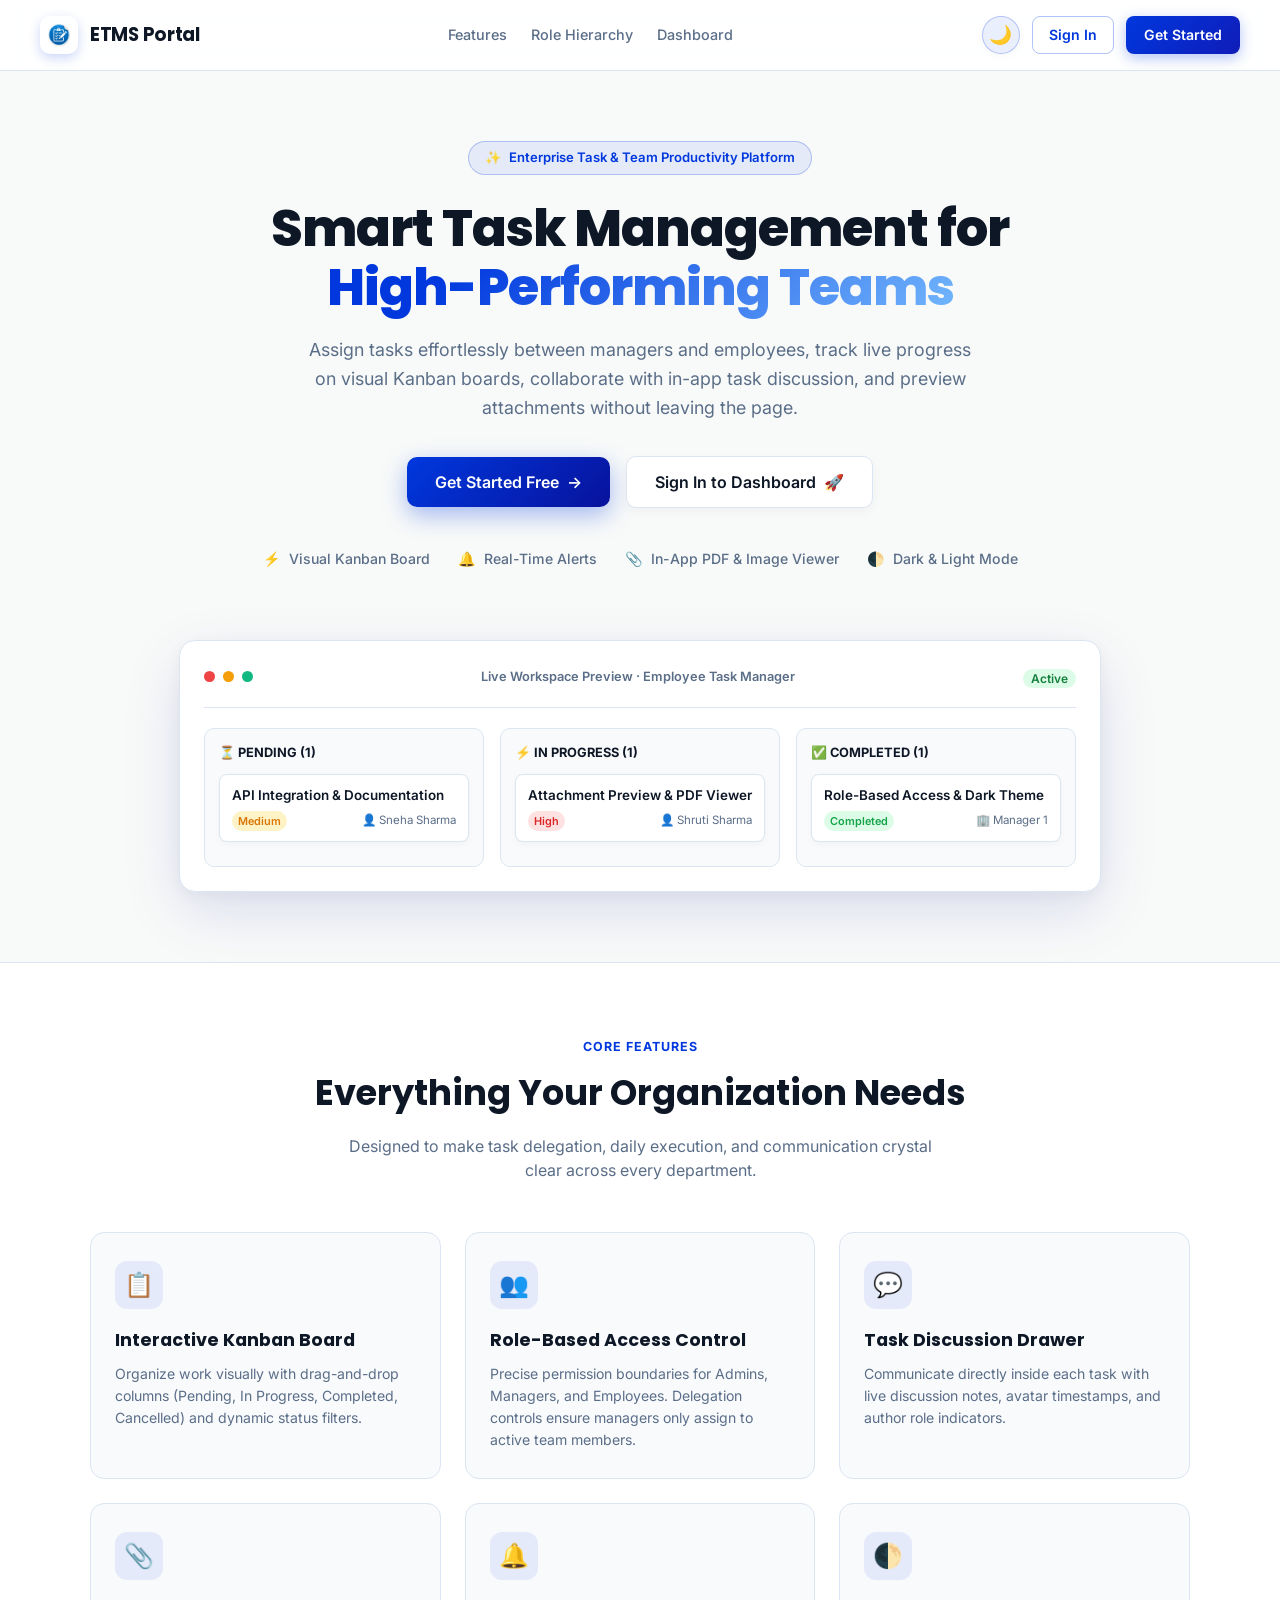
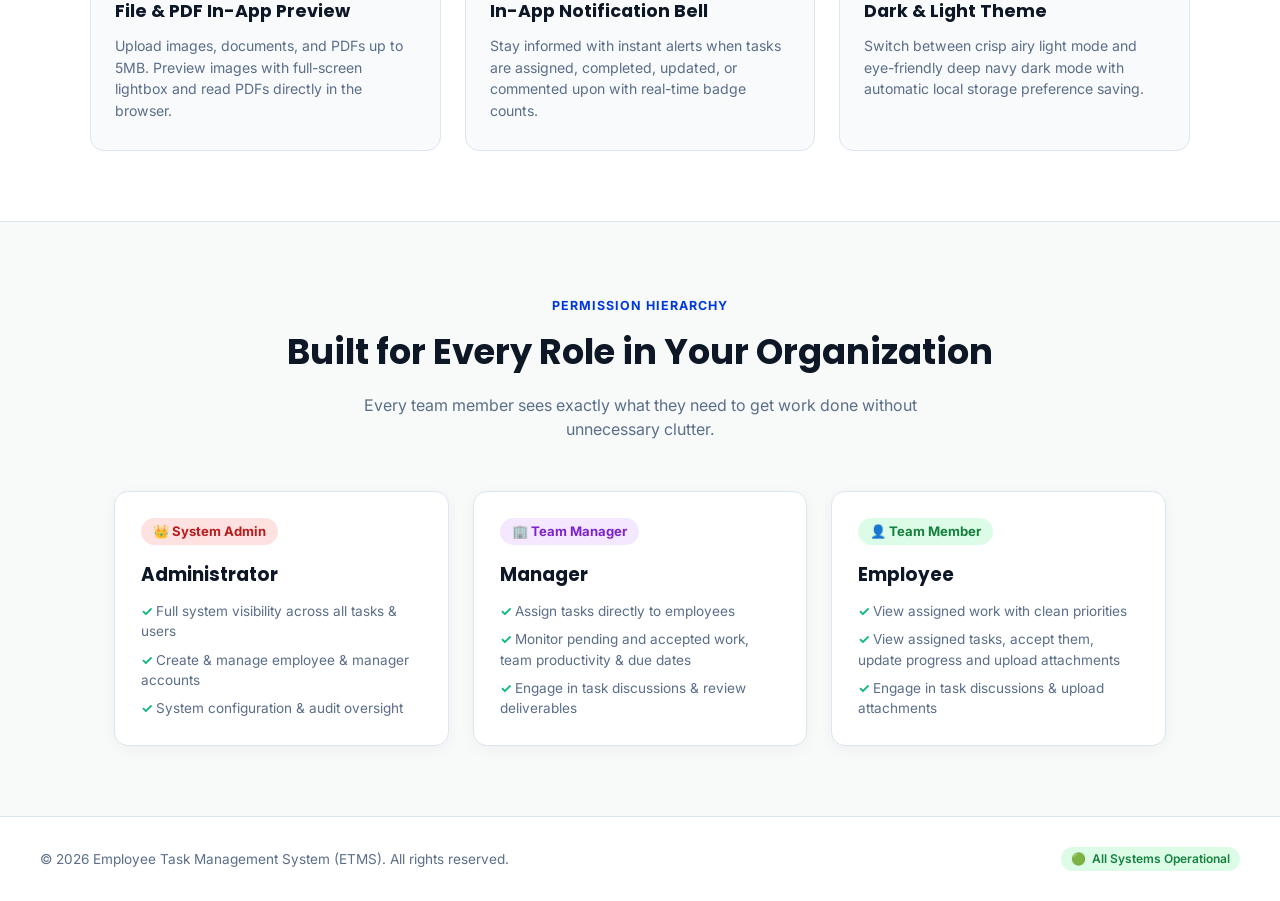
==== commit 2d3b48bd: "Implement task acceptance workflow and role-based permissions" ====
--- a/index.html
+++ b/index.html
@@ -129,10 +129,10 @@
 
             <!-- Kanban Preview Grid -->
             <div class="mockup-kanban-grid">
-                <!-- Column: To-Do -->
+                <!-- Column: Pending -->
                 <div class="mockup-col">
                     <div class="mockup-col-header">
-                        <span>📌 TO-DO (1)</span>
+                        <span>⏳ PENDING (1)</span>
                     </div>
                     <div class="mockup-card-item">
                         <div class="mockup-card-title">API Integration &amp; Documentation</div>
@@ -187,7 +187,7 @@
                 <div class="feature-card">
                     <div class="feature-icon-box">📋</div>
                     <h3>Interactive Kanban Board</h3>
-                    <p>Organize work visually with drag-and-drop columns (To-Do, In Progress, Completed, Cancelled) and dynamic status filters.</p>
+                    <p>Organize work visually with drag-and-drop columns (Pending, In Progress, Completed, Cancelled) and dynamic status filters.</p>
                 </div>
 
                 <div class="feature-card">
@@ -248,7 +248,7 @@
                     <h3>Manager</h3>
                     <ul>
                         <li>Assign tasks directly to employees</li>
-                        <li>Monitor team productivity &amp; due dates</li>
+                        <li>Monitor pending and accepted work, team productivity &amp; due dates</li>
                         <li>Engage in task discussions &amp; review deliverables</li>
                     </ul>
                 </div>
@@ -258,8 +258,8 @@
                     <h3>Employee</h3>
                     <ul>
                         <li>View assigned work with clean priorities</li>
-                        <li>Create personal self-assigned tasks</li>
-                        <li>Update task statuses &amp; upload attachments</li>
+                        <li>View assigned tasks, accept them, update progress and upload attachments</li>
+                        <li>Engage in task discussions &amp; upload attachments</li>
                     </ul>
                 </div>
             </div>
--- a/css/theme.css
+++ b/css/theme.css
@@ -450,3 +450,67 @@
 html.dark-theme .forgot-header p {
     color: #94A3B8 !important;
 }
+
+/* ── Export Dropdown Menu in Dark Mode ─────────────────────── */
+.export-dropdown-wrap {
+    position: relative;
+    display: inline-flex;
+}
+
+html.dark-theme .export-dropdown-menu {
+    background: #141F38 !important;
+    border-color: #233554 !important;
+    box-shadow: 0 10px 30px rgba(0, 0, 0, 0.5) !important;
+}
+
+html.dark-theme .export-dropdown-menu button {
+    color: #F1F5F9 !important;
+}
+
+html.dark-theme .export-dropdown-menu button:hover {
+    background: #1E293B !important;
+    color: #388BFD !important;
+}
+
+html.dark-theme .export-dropdown-menu .menu-label {
+    color: #94A3B8 !important;
+}
+
+html.dark-theme .export-dropdown-menu .divider {
+    background: #233554 !important;
+}
+
+/* ── Navbar User Greeting & Bell Icon ─────────────────────── */
+/* Navbar is always dark blue (#08129C) in both light & dark mode,
+   so these must always be white/light — regardless of theme. */
+.nav-user-greet {
+    font-size: 0.82rem;
+    color: rgba(255, 255, 255, 0.82) !important;
+    font-weight: 500;
+    white-space: nowrap;
+}
+
+.notif-bell-btn {
+    color: rgba(255, 255, 255, 0.82) !important;
+}
+
+.notif-bell-btn:hover {
+    background: rgba(255, 255, 255, 0.12) !important;
+    color: #ffffff !important;
+}
+
+/* Dark mode: navbar is even darker, keep same white tones */
+html.dark-theme .nav-user-greet {
+    color: rgba(255, 255, 255, 0.80) !important;
+}
+
+html.dark-theme .notif-bell-btn {
+    color: rgba(255, 255, 255, 0.82) !important;
+}
+
+html.dark-theme .notif-bell-btn:hover {
+    background: rgba(255, 255, 255, 0.10) !important;
+    color: #ffffff !important;
+}
+
+
